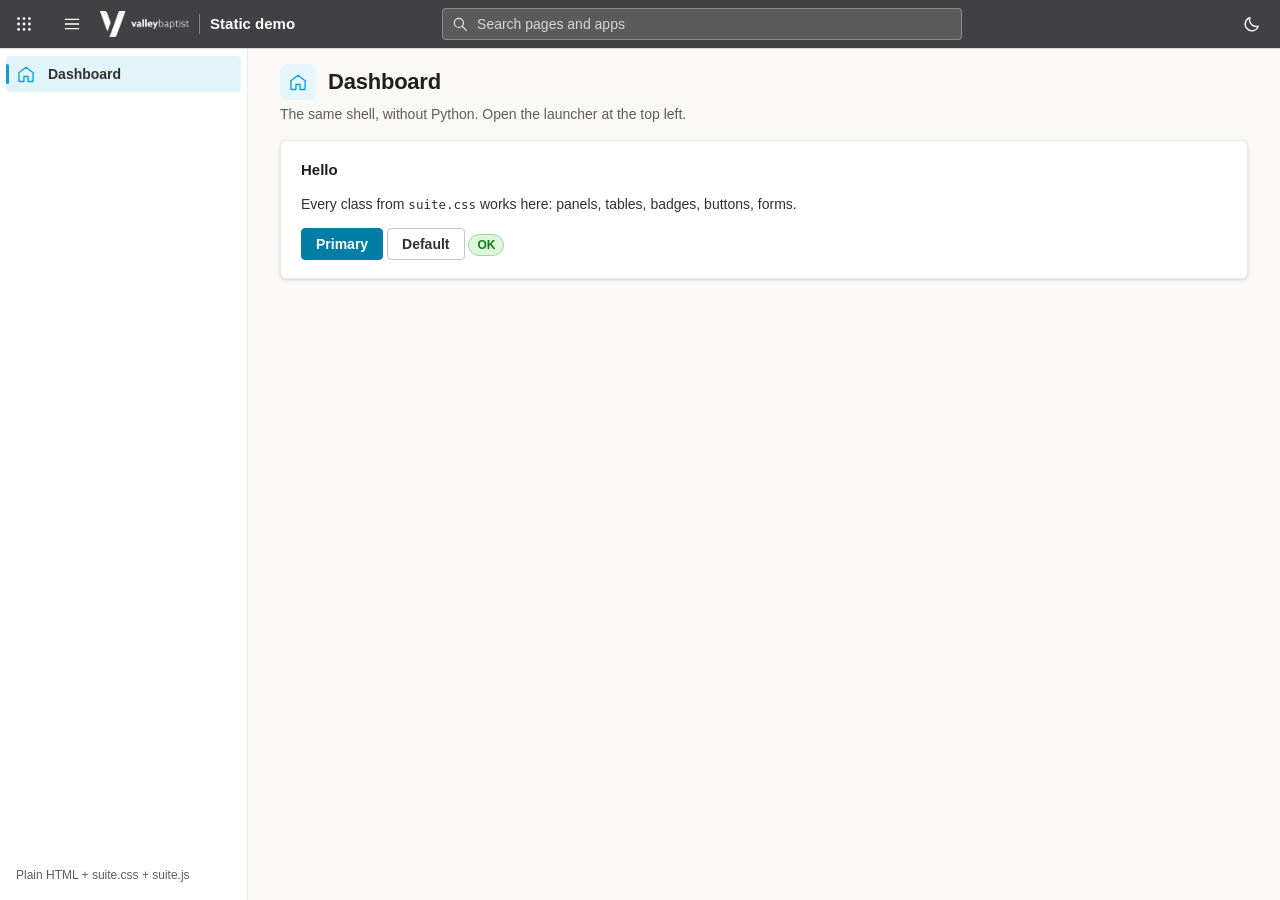
==== examples/static-html/index.html @ eaefae4c "Suite-UI 0.1.0: shared Fluent / Microsoft 365 shell extracted from EntraNAC Shared CSS, behaviour sc" ====
<!doctype html>
<!-- Suite-UI with no framework at all. Serve the repository root, e.g.  python -m http.server 8000
     and open http://localhost:8000/examples/static-html/
     In your own app, point the three paths below at wherever you put the files from the release zip (or the CDN). -->
<html lang="en" data-palette="valley-baptist" data-suite-app="static-demo"
      data-suite-static="../../src/suite_ui/static/suite" data-suite-apps="../../src/suite_ui/registry/apps.json">
<head>
<meta charset="utf-8"><meta name="viewport" content="width=device-width, initial-scale=1">
<title>Static demo · Suite-UI</title>
<link rel="stylesheet" href="../../src/suite_ui/static/suite/suite.css">
<script src="../../src/suite_ui/static/suite/suite.js"></script>
</head>
<body>
<header class="topbar">
  <button class="tb-btn tb-waffle" type="button" data-launcher aria-label="App launcher"><svg class="ic"><use href="../../src/suite_ui/static/suite/icons.svg#i-waffle"/></svg></button>
  <button class="tb-btn" type="button" data-nav-toggle aria-label="Menu"><svg class="ic"><use href="../../src/suite_ui/static/suite/icons.svg#i-menu"/></svg></button>
  <a class="tb-brand" href="./"><img src="../../src/suite_ui/static/suite/brand/logo-horizontal-white.png" alt="Valley Baptist"><span class="sep"></span><span class="app">Static demo</span></a>
  <div class="tb-search"><input type="search" id="tb-search" placeholder="Search pages and apps"><svg class="ic"><use href="../../src/suite_ui/static/suite/icons.svg#i-search"/></svg><div class="search-results" id="tb-results"></div></div>
  <div class="tb-right">
    <button class="tb-btn" type="button" data-theme-toggle aria-label="Light / dark"><svg class="ic theme-ic-dark"><use href="../../src/suite_ui/static/suite/icons.svg#i-moon"/></svg><svg class="ic theme-ic-light"><use href="../../src/suite_ui/static/suite/icons.svg#i-sun"/></svg></button>
  </div>
</header>
<div class="shell">
  <nav class="nav" aria-label="Main menu">
    <section class="nav-sec has-active" data-sec="home"><div class="nav-items">
      <a href="./" class="active" data-group="Home" data-icon="home"><svg class="ic"><use href="../../src/suite_ui/static/suite/icons.svg#i-home"/></svg><span class="label">Dashboard</span></a>
    </div></section>
    <div class="foot">Plain HTML + suite.css + suite.js</div>
  </nav>
  <main data-icon="home">
    <div class="top"><div><h1>Dashboard</h1><p class="sub">The same shell, without Python. Open the launcher at the top left.</p></div></div>
    <div class="panel"><h2>Hello</h2><p>Every class from <code>suite.css</code> works here: panels, tables, badges, buttons, forms.</p>
      <button class="btn primary">Primary</button> <button class="btn">Default</button> <span class="badge ok">OK</span></div>
  </main>
</div>
</body>
</html>
---- src/suite_ui/static/suite/suite.css ----
/* Suite-UI - shared Fluent / Microsoft 365-style interface for Sevans Technology apps.
   Extracted from EntraNAC. Admin pages: portal layout (top bar with app launcher, left navigation, breadcrumb, cards).
   User pages (sign-in, self-service): light suite layout with rounded cards.
   Colour palettes come from <html data-palette="..." style="--p-...">. Light / dark: <html data-theme="light|dark"> (suite.js). */

:root {
  /* palette defaults = Valley Baptist (overridden by the inline --p-* variables) */
  --p-accent: #00a3d6; --p-btn: #007ea6; --p-btn-hover: #006f92; --p-top: #414042;
  --p-btn-dark: #00a3d6; --p-ink-dark: #0b1a20; --p-btn-dark-hover: #1aaedb; --p-accent2: #f7cf46;
  --font: "Segoe UI Variable Text", "Segoe UI", -apple-system, BlinkMacSystemFont, Roboto, "Helvetica Neue", sans-serif;
  --mono: "Cascadia Mono", ui-monospace, SFMono-Regular, Menlo, Consolas, monospace;
  --radius: 6px; --radius-lg: 10px;
  --topbar-h: 48px; --nav-w: 248px; --nav-w-min: 52px;
}
:root, [data-theme="light"] {
  color-scheme: light;
  --bg: #faf9f8; --panel: #ffffff; --panel-2: #f5f5f5; --ink: #323130; --ink-strong: #201f1e; --muted: #605e5c;
  --line: #edebe9; --line-strong: #c8c6c4; --hover: #f3f2f1; --selected: color-mix(in srgb, var(--p-accent) 12%, #ffffff);
  --nav: #ffffff; --nav-ink: #323130; --nav-muted: #605e5c;
  --accent: var(--p-accent); --link: var(--p-btn); --btn: var(--p-btn); --btn-hover: var(--p-btn-hover); --btn-ink: #ffffff;
  --top: var(--p-top); --top-ink: #ffffff; --top-hover: rgba(255, 255, 255, .14);
  --focus: color-mix(in srgb, var(--p-accent) 45%, transparent);
  --ok: #107c10; --ok-bg: #dff6dd; --ok-line: #9fd89f;
  --bad: #a4262c; --bad-bg: #fde7e9; --bad-line: #f1bbbc;
  --warn: #7a5600; --warn-bg: #fff4ce; --warn-line: #f2cf64;
  --info: var(--p-btn); --info-bg: color-mix(in srgb, var(--p-accent) 10%, #ffffff);
  --code-bg: #1e1e1e; --code-ink: #e8e8e8; --inline-code: #f3f2f1;
  --shadow: 0 1.6px 3.6px rgba(0, 0, 0, .11), 0 .3px .9px rgba(0, 0, 0, .09);
  --shadow-lg: 0 6.4px 14.4px rgba(0, 0, 0, .13), 0 1.2px 3.6px rgba(0, 0, 0, .11);
  --portal-glow: radial-gradient(1100px 420px at 15% -10%, color-mix(in srgb, var(--p-accent) 22%, transparent), transparent 65%),
                 radial-gradient(900px 380px at 95% -20%, color-mix(in srgb, var(--p-accent2) 22%, transparent), transparent 60%);
}
[data-theme="dark"] {
  color-scheme: dark;
  --bg: #1b1a19; --panel: #252423; --panel-2: #2d2c2b; --ink: #f3f2f1; --ink-strong: #ffffff; --muted: #b3b0ad;
  --line: #3b3a39; --line-strong: #605e5c; --hover: #323130; --selected: color-mix(in srgb, var(--p-btn-dark) 18%, #252423);
  --nav: #201f1e; --nav-ink: #f3f2f1; --nav-muted: #a19f9d;
  --accent: var(--p-btn-dark); --link: var(--p-btn-dark); --btn: var(--p-btn-dark); --btn-hover: var(--p-btn-dark-hover); --btn-ink: var(--p-ink-dark);
  --top: color-mix(in srgb, var(--p-top) 55%, #0e0e0e); --top-ink: #ffffff;
  --focus: color-mix(in srgb, var(--p-btn-dark) 55%, transparent);
  --ok: #92c353; --ok-bg: #1d2e12; --ok-line: #3b5c22;
  --bad: #f1707b; --bad-bg: #3b1416; --bad-line: #6e2a2e;
  --warn: #f8d22a; --warn-bg: #3a3011; --warn-line: #75611c;
  --info: var(--p-btn-dark); --info-bg: color-mix(in srgb, var(--p-btn-dark) 14%, #252423);
  --code-bg: #111111; --code-ink: #e8e8e8; --inline-code: #323130;
  --shadow: 0 1.6px 3.6px rgba(0, 0, 0, .35), 0 .3px .9px rgba(0, 0, 0, .3);
  --shadow-lg: 0 6.4px 14.4px rgba(0, 0, 0, .45), 0 1.2px 3.6px rgba(0, 0, 0, .35);
  --portal-glow: radial-gradient(1100px 420px at 15% -10%, color-mix(in srgb, var(--p-btn-dark) 16%, transparent), transparent 65%),
                 radial-gradient(900px 380px at 95% -20%, color-mix(in srgb, var(--p-accent2) 12%, transparent), transparent 60%);
}

* { box-sizing: border-box; }
html, body { margin: 0; }
body { font: 14px/1.43 var(--font); color: var(--ink); background: var(--bg); -webkit-font-smoothing: antialiased; }
a { color: var(--link); text-decoration: none; }
a:hover { text-decoration: underline; }
code, .mono { font-family: var(--mono); font-size: 12.5px; }
h1, h2, h3, strong { color: var(--ink-strong); }
h1 { font-size: 22px; font-weight: 600; margin: 0; letter-spacing: -.01em; }
h2 { font-size: 15px; font-weight: 600; margin: 0 0 12px; }
.ic { width: 20px; height: 20px; flex: none; display: inline-block; vertical-align: middle; }
.ic.sm { width: 16px; height: 16px; }
:focus-visible { outline: 2px solid var(--accent); outline-offset: 1px; }

/* ============================================================== admin shell: top bar */
.topbar { position: sticky; top: 0; z-index: 30; height: var(--topbar-h); background: var(--top); color: var(--top-ink);
          display: flex; align-items: center; gap: 4px; padding: 0 8px; box-shadow: 0 1px 0 rgba(0, 0, 0, .15); }
.topbar a, .topbar button { color: var(--top-ink); }
.tb-btn { background: transparent; border: 0; height: 40px; min-width: 40px; padding: 0 10px; border-radius: 4px; cursor: pointer;
          display: inline-flex; align-items: center; justify-content: center; gap: 6px; font: inherit; position: relative; }
.tb-btn:hover { background: var(--top-hover); text-decoration: none; }
.tb-brand { display: flex; align-items: center; gap: 10px; padding: 0 10px 0 4px; height: 40px; border-radius: 4px; white-space: nowrap; }
.tb-brand:hover { background: var(--top-hover); text-decoration: none; }
.tb-brand img { height: 26px; width: auto; max-width: 140px; display: block; }
.tb-brand .prod { font-weight: 600; font-size: 15px; }
.tb-brand .sep { width: 1px; height: 20px; background: rgba(255, 255, 255, .35); }
.tb-search { flex: 1; max-width: 520px; margin: 0 auto; position: relative; }
.topbar .tb-search input { width: 100%; height: 32px; border-radius: 4px; border: 1px solid rgba(255, 255, 255, .3); background: rgba(255, 255, 255, .14);
                   color: var(--top-ink); padding: 0 12px 0 34px; font: inherit; }
.topbar .tb-search input::placeholder { color: rgba(255, 255, 255, .75); }
.topbar .tb-search input:focus { background: var(--panel); color: var(--ink); outline: none; border-color: transparent; }
.topbar .tb-search input:focus::placeholder { color: var(--muted); }
.tb-search .ic { position: absolute; left: 9px; top: 7px; width: 18px; height: 18px; pointer-events: none; opacity: .85; }
.tb-search input:focus + .ic, .tb-search:focus-within .ic { color: var(--muted); }
.tb-right { display: flex; align-items: center; gap: 2px; margin-left: auto; }
.tb-pill { font-size: 12px; padding: 2px 10px; border-radius: 99px; background: rgba(255, 255, 255, .16); white-space: nowrap; }
.tb-pill.standby { background: var(--p-accent2); color: #201f1e; font-weight: 600; }
.tb-count { position: absolute; top: 5px; right: 4px; min-width: 16px; height: 16px; border-radius: 8px; padding: 0 4px;
            background: var(--p-accent2); color: #201f1e; font-size: 10.5px; font-weight: 700; line-height: 16px; text-align: center; }
.avatar { width: 30px; height: 30px; border-radius: 50%; background: var(--p-accent2); color: #201f1e; display: inline-flex;
          align-items: center; justify-content: center; font-weight: 700; font-size: 12px; letter-spacing: .02em; }
.menu-wrap { position: relative; }
.menu { position: absolute; right: 0; top: calc(100% + 6px); min-width: 260px; background: var(--panel); color: var(--ink); border-radius: 8px;
        box-shadow: var(--shadow-lg); border: 1px solid var(--line); padding: 6px; z-index: 50; display: none; }
.menu.open { display: block; }
.menu a, .menu .item { display: flex; align-items: center; gap: 10px; padding: 8px 10px; border-radius: 4px; color: var(--ink); }
.menu a:hover { background: var(--hover); text-decoration: none; }
.menu .head { padding: 10px; border-bottom: 1px solid var(--line); margin-bottom: 4px; }
.menu .head strong { display: block; }
.menu .sec { font-size: 11.5px; color: var(--muted); padding: 8px 10px 4px; }
.search-results { position: absolute; left: 0; right: 0; top: calc(100% + 4px); background: var(--panel); color: var(--ink); border-radius: 8px;
                  box-shadow: var(--shadow-lg); border: 1px solid var(--line); padding: 6px; display: none; max-height: 70vh; overflow-y: auto; }
.search-results.open { display: block; }
.search-results a { display: flex; align-items: center; gap: 10px; padding: 7px 10px; border-radius: 4px; color: var(--ink); }
.search-results a.sel, .search-results a:hover { background: var(--hover); text-decoration: none; }
.search-results .where { margin-left: auto; color: var(--muted); font-size: 12px; }

/* ============================================================== admin shell: navigation */
.shell { display: grid; grid-template-columns: var(--nav-w) minmax(0, 1fr); min-height: calc(100vh - var(--topbar-h)); }
.nav { background: var(--nav); border-right: 1px solid var(--line); position: sticky; top: var(--topbar-h); height: calc(100vh - var(--topbar-h));
       overflow-y: auto; padding: 8px 6px 16px; display: flex; flex-direction: column; }
.nav > * { flex-shrink: 0; }
.nav .grp { font: inherit; font-size: 12px; font-weight: 600; color: var(--nav-muted); padding: 0 10px 0 12px; margin-top: 6px; height: 30px;
            white-space: nowrap; width: 100%; display: flex; align-items: center; gap: 6px; background: transparent; border: 0; border-radius: 4px; cursor: pointer; text-align: left; }
.nav .grp:hover { background: var(--hover); color: var(--nav-ink); }
.nav .grp .chev { width: 16px; height: 16px; margin-left: auto; transition: transform .15s; }
.nav .grp .grp-count { margin-left: 0; }
.nav-sec.closed .grp .chev { transform: rotate(-90deg); }
.nav-sec.closed .nav-items { display: none; }
.nav-sec:not(.closed) .grp .grp-count { display: none; }
.nav-tools { display: flex; justify-content: flex-end; gap: 2px; padding: 0 4px 2px; }
.nav-tools button { font: inherit; font-size: 11.5px; color: var(--nav-muted); background: transparent; border: 0; padding: 2px 6px; border-radius: 4px; cursor: pointer; }
.nav-tools button:hover { background: var(--hover); color: var(--nav-ink); }
.nav a { display: flex; align-items: center; gap: 12px; color: var(--nav-ink); padding: 0 10px; height: 36px; border-radius: 4px;
         position: relative; white-space: nowrap; }
.nav a .ic { color: var(--accent); }
.nav a:hover { background: var(--hover); text-decoration: none; }
.nav a.active { background: var(--selected); font-weight: 600; }
.nav a.active::before { content: ""; position: absolute; left: 0; top: 8px; bottom: 8px; width: 3px; border-radius: 2px; background: var(--accent); }
.nav .label { overflow: hidden; text-overflow: ellipsis; }
.nav-count { display: inline-block; min-width: 18px; padding: 0 6px; border-radius: 9px; background: var(--p-accent2); color: #201f1e;
             font-size: 11px; font-weight: 700; text-align: center; margin-left: auto; line-height: 18px; }
.nav .foot { margin-top: auto; padding: 12px 10px 0; font-size: 12px; color: var(--nav-muted); }
html.nav-min .shell { grid-template-columns: var(--nav-w-min) minmax(0, 1fr); }
html.nav-min .nav .grp { height: 1px; padding: 0; margin: 8px 8px 6px; border-top: 1px solid var(--line); border-radius: 0; pointer-events: none; }
html.nav-min .nav .grp > * , html.nav-min .nav-tools { display: none; }
html.nav-min .nav-sec.closed .nav-items { display: block; }
html.nav-min .nav .label, html.nav-min .nav .foot { display: none; }
html.nav-min .nav a { justify-content: center; padding: 0; }
html.nav-min .nav .nav-count { position: absolute; top: 2px; right: 2px; min-width: 14px; padding: 0 3px; font-size: 9.5px; line-height: 14px; }

main { padding: 16px 32px 56px; min-width: 0; }
.crumbs { display: flex; align-items: center; gap: 4px; font-size: 13px; color: var(--muted); margin: 2px 0 10px; flex-wrap: wrap; }
.crumbs a { color: var(--link); }
.crumbs .ic { width: 14px; height: 14px; opacity: .6; }
.page-icon { display: inline-flex; width: 36px; height: 36px; border-radius: 8px; align-items: center; justify-content: center;
             background: var(--info-bg); color: var(--accent); margin-right: 12px; flex: none; }
.page-title { display: flex; align-items: center; }

/* page header and command bar */
.top { display: flex; align-items: flex-start; justify-content: space-between; gap: 16px; margin-bottom: 16px; flex-wrap: wrap; }
.sub { color: var(--muted); margin: 4px 0 0; max-width: 980px; }
.actions { display: flex; gap: 6px; align-items: center; flex-wrap: wrap; }
.top .actions { background: var(--panel); border: 1px solid var(--line); border-radius: var(--radius); padding: 4px; box-shadow: var(--shadow); }
.top .actions .btn:not(.primary):not(.danger) { border-color: transparent; background: transparent; }
.top .actions .btn:not(.primary):not(.danger):hover { background: var(--hover); }
.toolbar { display: flex; gap: 8px; align-items: center; flex-wrap: wrap; padding: 12px 16px; border-bottom: 1px solid var(--line); }
.toolbar input[type=search], .toolbar input[type=text] { width: 260px; }
.toolbar select { width: auto; }

/* cards */
.panel { background: var(--panel); border: 1px solid var(--line); border-radius: var(--radius); padding: 18px 20px; margin-bottom: 16px; box-shadow: var(--shadow); }
.panel.flush { padding: 0; overflow: hidden; }
.panel.flush > h2 { padding: 16px 20px 0; }
.panel.attention { border: 1px solid var(--warn-line); box-shadow: inset 4px 0 0 var(--warn-line), var(--shadow); }
.grid { display: grid; gap: 16px; }
.g2 { grid-template-columns: repeat(2, minmax(0, 1fr)); }
.g3 { grid-template-columns: repeat(3, minmax(0, 1fr)); }
.g4 { grid-template-columns: repeat(4, minmax(0, 1fr)); }
@media (max-width: 1150px) { .g3, .g4 { grid-template-columns: repeat(2, minmax(0, 1fr)); } }
.stat { background: var(--panel); border: 1px solid var(--line); border-radius: var(--radius); padding: 14px 16px; box-shadow: var(--shadow); position: relative; overflow: hidden; }
.stat::before { content: ""; position: absolute; left: 0; top: 0; bottom: 0; width: 3px; background: var(--accent); }
.stat .n { font-size: 28px; font-weight: 600; color: var(--ink-strong); line-height: 1.2; }
.stat .l { color: var(--muted); font-size: 12.5px; }
.stat a { color: inherit; }

/* tables */
table { width: 100%; border-collapse: collapse; }
th, td { text-align: left; padding: 9px 14px; border-bottom: 1px solid var(--line); vertical-align: top; }
th { font-size: 12.5px; color: var(--muted); font-weight: 600; background: var(--panel); border-bottom: 1px solid var(--line-strong); }
tr:last-child td { border-bottom: 0; }
tbody tr:hover { background: var(--hover); }
.table-wrap { overflow-x: auto; }

/* badges and text */
.badge { display: inline-flex; align-items: center; gap: 4px; font-size: 12px; font-weight: 600; padding: 1px 8px; border-radius: 99px;
         background: var(--panel-2); color: var(--muted); border: 1px solid var(--line); white-space: nowrap; line-height: 18px; }
.badge.ok { background: var(--ok-bg); color: var(--ok); border-color: var(--ok-line); }
.badge.bad { background: var(--bad-bg); color: var(--bad); border-color: var(--bad-line); }
.badge.warn { background: var(--warn-bg); color: var(--warn); border-color: var(--warn-line); }
.badge.info { background: var(--info-bg); color: var(--info); border-color: transparent; }
.muted { color: var(--muted); }
.small { font-size: 12.5px; }
.right { text-align: right; }
.nowrap { white-space: nowrap; }

/* forms */
form.inline { display: inline; }
label { display: block; font-size: 13px; font-weight: 600; color: var(--ink); margin-bottom: 4px; }
input[type=text], input[type=password], input[type=number], input[type=datetime-local], input[type=search], input[type=email],
input[type=url], input[type=file], select, textarea {
  width: 100%; min-height: 32px; padding: 5px 10px; border: 1px solid var(--line-strong); border-bottom-color: var(--muted); border-radius: 4px;
  font: inherit; background: var(--panel); color: var(--ink);
}
input:hover, select:hover, textarea:hover { border-color: var(--muted); }
input:focus, select:focus, textarea:focus { outline: none; border-color: var(--line-strong); box-shadow: inset 0 -2px 0 var(--accent); }
input[type=color] { width: 44px; height: 32px; padding: 2px; border: 1px solid var(--line-strong); border-radius: 4px; background: var(--panel); }
.fields { display: grid; grid-template-columns: repeat(auto-fill, minmax(220px, 1fr)); gap: 14px 18px; }
.fields .wide { grid-column: 1 / -1; }
.check { display: flex; align-items: center; gap: 8px; font-weight: 400; }
.check input { width: auto; margin: 0; accent-color: var(--accent); }
.hint { font-size: 12px; color: var(--muted); font-weight: 400; margin-top: 4px; }
.btn { display: inline-flex; align-items: center; gap: 6px; min-height: 32px; padding: 5px 14px; border-radius: 4px; border: 1px solid var(--line-strong);
       background: var(--panel); color: var(--ink); font: inherit; font-weight: 600; cursor: pointer; white-space: nowrap; }
.btn:hover { background: var(--hover); text-decoration: none; }
.btn.primary { background: var(--btn); color: var(--btn-ink); border-color: var(--btn); }
.btn.primary:hover { background: var(--btn-hover); border-color: var(--btn-hover); }
.btn.danger { color: var(--bad); border-color: var(--bad-line); }
.btn.danger:hover { background: var(--bad-bg); }
.btn.sm { min-height: 26px; padding: 2px 10px; font-size: 12.5px; }
.btn[disabled] { opacity: .5; cursor: not-allowed; }

/* messages */
.flash { padding: 10px 14px 10px 40px; border-radius: 4px; margin-bottom: 14px; border: 1px solid; position: relative; }
.flash::before { position: absolute; left: 14px; top: 9px; font-weight: 700; }
.flash.ok { background: var(--ok-bg); border-color: var(--ok-line); color: var(--ink); } .flash.ok::before { content: "\2713"; color: var(--ok); }
.flash.warn { background: var(--warn-bg); border-color: var(--warn-line); color: var(--ink); } .flash.warn::before { content: "!"; color: var(--warn); }
.flash.error { background: var(--bad-bg); border-color: var(--bad-line); color: var(--ink); } .flash.error::before { content: "\00d7"; color: var(--bad); font-size: 17px; top: 6px; }
.banner { background: var(--warn-bg); border: 1px solid var(--warn-line); color: var(--ink); padding: 10px 14px; border-radius: 4px; margin-bottom: 16px; }
pre.snippet { background: var(--code-bg); color: var(--code-ink); padding: 14px 16px; border-radius: var(--radius); overflow-x: auto; font: 12.5px/1.5 var(--mono); white-space: pre; }

/* dashboard chart */
.bars { display: flex; align-items: flex-end; gap: 3px; height: 120px; padding-top: 6px; }
.bars .b { flex: 1; display: flex; flex-direction: column-reverse; min-width: 4px; height: 100%; }
.bars .a { background: var(--accent); border-radius: 2px 2px 0 0; }
.bars .r { background: #e8796f; border-radius: 2px 2px 0 0; }
.bar-axis { display: flex; justify-content: space-between; color: var(--muted); font-size: 11px; margin-top: 6px; }
.legend { display: flex; gap: 14px; font-size: 12px; color: var(--muted); }
.legend i { display: inline-block; width: 10px; height: 10px; border-radius: 2px; margin-right: 5px; vertical-align: -1px; }
.legend i.a { background: var(--accent); } .legend i.r { background: #e8796f; }

/* collapsible boxes, key/value */
details.box { border: 1px solid var(--line); border-radius: var(--radius); background: var(--panel); margin-bottom: 16px; box-shadow: var(--shadow); }
details.box > summary { cursor: pointer; padding: 14px 20px; font-weight: 600; list-style: none; color: var(--ink-strong); }
details.box > summary::-webkit-details-marker { display: none; }
details.box > summary::before { content: "\203A"; display: inline-block; width: 18px; color: var(--accent); font-size: 18px; transition: transform .15s; }
details.box[open] > summary::before { transform: rotate(90deg); }
details.box > .body { padding: 0 20px 18px; }
.kv { display: grid; grid-template-columns: 170px 1fr; gap: 6px 14px; }
.kv dt { color: var(--muted); }
.kv dd { margin: 0; }
.empty { padding: 28px; text-align: center; color: var(--muted); }
.result { font-size: 18px; font-weight: 600; }
td.mono { white-space: nowrap; }
td.bad { color: var(--bad); }

/* wizard */
.wiz-steps { display: flex; gap: 6px; list-style: none; padding: 0; margin: 0 0 16px; flex-wrap: wrap; }
.wiz-steps li { padding: 5px 12px; border-radius: 16px; background: var(--panel); border: 1px solid var(--line); color: var(--muted); font-size: 13px; }
.wiz-steps li.now { background: var(--btn); border-color: var(--btn); color: var(--btn-ink); font-weight: 600; }
.wiz-steps li.done { background: var(--ok-bg); border-color: var(--ok-line); } .wiz-steps li.done a { color: var(--ok); text-decoration: none; }
.hint-box { background: var(--info-bg); border-left: 3px solid var(--accent); padding: 10px 12px; border-radius: 4px; font-size: 13.5px; margin: 0 0 14px; }

/* help */
.page-help { background: var(--info-bg); border: 1px solid var(--line); border-radius: var(--radius); padding: 8px 12px; margin: 0 0 16px; font-size: 13.5px; }
.page-help summary { cursor: pointer; font-weight: 600; color: var(--ink-strong); list-style: none; display: flex; align-items: center; gap: 6px; }
.page-help summary::-webkit-details-marker { display: none; }
.page-help .q { color: var(--accent); }
.page-help div { margin-top: 6px; color: var(--ink); }
.help-body h2 { margin-top: 22px; } .help-body table { margin: 10px 0; } .help-body code { background: var(--inline-code); padding: 1px 4px; border-radius: 3px; }
.help-body pre { background: var(--code-bg); color: var(--code-ink); padding: 12px; border-radius: var(--radius); overflow-x: auto; } .help-body pre code { background: none; color: inherit; }
.help-list { margin: 0; padding-left: 18px; line-height: 1.9; }
.checklist { list-style: none; padding: 0; margin: 0; } .checklist li { padding: 7px 0; border-bottom: 1px solid var(--line); display: flex; gap: 10px; align-items: center; }
.checklist .tick { width: 20px; height: 20px; border-radius: 50%; border: 2px solid var(--line-strong); display: inline-flex; align-items: center; justify-content: center; font-size: 12px; flex: none; }
.checklist .done .tick { background: var(--ok); border-color: var(--ok); color: var(--panel); } .checklist .done a.t { color: var(--muted); text-decoration: line-through; }

/* tabs (pivot) */
.tabs { display: flex; gap: 2px; flex-wrap: wrap; border-bottom: 1px solid var(--line); margin-bottom: 16px; }
.tabs a { padding: 8px 12px 10px; color: var(--ink); font-weight: 400; position: relative; border-radius: 4px 4px 0 0; }
.tabs a:hover { background: var(--hover); text-decoration: none; }
.tabs a.on { font-weight: 600; color: var(--ink-strong); }
.tabs a.on::after { content: ""; position: absolute; left: 12px; right: 12px; bottom: -1px; height: 3px; border-radius: 2px; background: var(--accent); }
.script-head { display: flex; justify-content: space-between; align-items: center; gap: 10px; flex-wrap: wrap; margin: 18px 0 8px; }
.script-head h3 { margin: 0; font-size: 14px; }
ol.steps { padding-left: 20px; } ol.steps li { margin-bottom: 8px; }
ol.steps li code { background: var(--inline-code); padding: 1px 4px; border-radius: 3px; }

/* approvals / devices */
pre.diff { background: var(--code-bg); color: var(--code-ink); padding: 14px 16px; border-radius: var(--radius); overflow-x: auto; font: 12.5px/1.5 var(--mono); white-space: pre; max-height: 60vh; overflow-y: auto; }
pre.diff .add { color: #7ee2a8; } pre.diff .del { color: #ff9b91; } pre.diff .same { color: #9a9a9e; }
.status-pending { background: var(--warn-bg); color: var(--warn); border-color: var(--warn-line); }
.fp { font-family: var(--mono); font-size: 12.5px; word-break: break-all; }
pre.pem { white-space: pre-wrap; word-break: break-all; font-size: 11px; max-height: 220px; overflow: auto; }

/* branding page */
.brand-previews { display: grid; grid-template-columns: 1fr 1fr; gap: 10px; margin: 8px 0 12px; }
.brand-prev { border: 1px solid var(--line); border-radius: var(--radius); padding: 16px; min-height: 86px; display: flex; align-items: center; justify-content: center; }
.brand-prev.light { background: #fff; } .brand-prev.dark { background: var(--p-top); }
.brand-prev img { max-width: 100%; max-height: 64px; }
.brand-prev.fav img { width: 32px; height: 32px; }
.palettes { display: grid; grid-template-columns: repeat(auto-fill, minmax(170px, 1fr)); gap: 10px; }
.palettes label { border: 1px solid var(--line-strong); border-radius: 8px; padding: 0; cursor: pointer; overflow: hidden; font-weight: 600; background: var(--panel); margin: 0; }
.palettes label:has(input:checked) { border-color: var(--accent); box-shadow: 0 0 0 2px var(--accent); }
.palettes input { position: absolute; opacity: 0; pointer-events: none; }
.palettes .sw { display: flex; height: 44px; }
.palettes .sw span { flex: 1; }
.palettes .sw span:first-child { flex: 2; }
.palettes .nm { padding: 8px 10px; display: flex; justify-content: space-between; align-items: center; }

/* ============================================================== user pages (sign-in, BYOD, guests, registration) */
.suitebar { height: var(--topbar-h); background: var(--top); color: var(--top-ink); display: flex; align-items: center; gap: 12px; padding: 0 16px; }
.suitebar a, .suitebar button { color: var(--top-ink); }
.suitebar img { height: 26px; width: auto; display: block; }
.suitebar .sep { width: 1px; height: 20px; background: rgba(255, 255, 255, .35); }
.suitebar .what { font-weight: 600; font-size: 15px; white-space: nowrap; overflow: hidden; text-overflow: ellipsis; }
.suitebar .right { margin-left: auto; display: flex; align-items: center; gap: 6px; }
.portal-page { min-height: calc(100vh - var(--topbar-h)); background: var(--portal-glow), var(--bg); }
.portal { max-width: 800px; margin: 0 auto; padding: 32px 18px 64px; }
.portal .panel { border-radius: var(--radius-lg); padding: 24px 26px; box-shadow: var(--shadow-lg); border-color: transparent; }
[data-theme="dark"] .portal .panel { border-color: var(--line); }
.portal h2 { font-size: 20px; font-weight: 600; margin-bottom: 8px; }
.portal .sub { font-size: 14.5px; }
.portal .btn { min-height: 36px; padding: 6px 18px; border-radius: 6px; }
.portal input[type=text], .portal input[type=email], .portal input[type=password], .portal select { min-height: 36px; border-radius: 6px; }
.portal-hello { margin: 4px 0 22px; }
.portal-hello h1 { font-size: 28px; font-weight: 600; }
.choice { display: grid; grid-template-columns: repeat(auto-fit, minmax(140px, 1fr)); gap: 8px; }
.choice label { border: 1px solid var(--line-strong); border-radius: 8px; padding: 12px; cursor: pointer; display: flex; gap: 8px; align-items: center; background: var(--panel); font-weight: 400; }
.choice label:has(input:checked) { border-color: var(--accent); box-shadow: 0 0 0 1px var(--accent); background: var(--selected); }
.secret { font-family: var(--mono); font-size: 22px; letter-spacing: 1px; background: var(--panel-2); border: 1px solid var(--line); padding: 10px 14px; border-radius: 8px; display: inline-block; color: var(--ink-strong); }

/* sign-in */
.login-wrap { min-height: 100vh; display: grid; place-items: center; padding: 20px; background: var(--portal-glow), var(--bg); }
.login { width: 440px; max-width: 100%; background: var(--panel); border-radius: var(--radius-lg); padding: 40px 44px 32px; box-shadow: var(--shadow-lg); }
[data-theme="dark"] .login { border: 1px solid var(--line); }
.login .logo { display: block; width: auto; max-width: min(200px, 100%); max-height: 64px; height: auto; margin: 0 0 24px; }
.login h1 { font-size: 24px; margin-bottom: 4px; }
.login .btn { min-height: 36px; border-radius: 6px; }
.or { display: flex; align-items: center; gap: 12px; color: var(--muted); margin: 18px 0; font-size: 12.5px; }
.or::before, .or::after { content: ""; flex: 1; height: 1px; background: var(--line); }
[data-theme="light"] .logo-on-dark, [data-theme="dark"] .logo-on-light { display: none !important; }
html:not([data-theme]) .logo-on-dark { display: none !important; }

/* theme switch (segmented) */
.theme-switch { display: inline-flex; border: 1px solid var(--line-strong); border-radius: 6px; overflow: hidden; }
.theme-switch button { background: transparent; color: var(--ink); border: 0; padding: 5px 12px; font: inherit; font-size: 12.5px; cursor: pointer; display: inline-flex; gap: 6px; align-items: center; }
.theme-switch button + button { border-left: 1px solid var(--line-strong); }
.theme-switch button[aria-pressed="true"] { background: var(--btn); color: var(--btn-ink); font-weight: 600; }
.suitebar .theme-switch { border-color: rgba(255, 255, 255, .35); }
.suitebar .theme-switch button { color: var(--top-ink); }
.suitebar .theme-switch button + button { border-left-color: rgba(255, 255, 255, .35); }
.suitebar .theme-switch button[aria-pressed="true"] { background: rgba(255, 255, 255, .22); color: var(--top-ink); }

/* small screens: navigation becomes a drawer */
@media (max-width: 860px) {
  .shell, html.nav-min .shell { grid-template-columns: 1fr; }
  .nav { position: fixed; left: 0; top: var(--topbar-h); width: 280px; z-index: 40; transform: translateX(-100%); transition: transform .2s; box-shadow: var(--shadow-lg); }
  html.nav-open .nav { transform: none; }
  html.nav-min .nav .label, html.nav-min .nav .foot { display: initial; }
  html.nav-min .nav .grp { height: 30px; margin: 6px 0 0; padding: 0 10px 0 12px; border-top: 0; pointer-events: auto; }
  html.nav-min .nav .grp > *, html.nav-min .nav-tools { display: flex; }
  html.nav-min .nav a { justify-content: flex-start; padding: 0 10px; }
  .tb-search, .tb-brand .sep, .tb-brand .org, .tb-pill { display: none; }
  main { padding: 14px 16px 40px; }
  .g2, .g3, .g4 { grid-template-columns: 1fr; }
  .login { padding: 28px 22px; }
}
@media print { .topbar, .nav, .suitebar { display: none; } .shell { display: block; } }
[data-theme="dark"] .theme-ic-dark, [data-theme="light"] .theme-ic-light, html:not([data-theme]) .theme-ic-light { display: none; }
.portal .panel > .sub, .portal .panel > p.sub { margin-bottom: 18px; }

/* ---- share links (Copy / E-mail / Teams / QR) ---- */
.share-grid { display: grid; grid-template-columns: repeat(auto-fit, minmax(360px, 1fr)); gap: 12px; }
.share { border: 1px solid var(--line); border-radius: 8px; padding: 12px; background: var(--panel-2); }
.share-head { margin-bottom: 8px; }
.share-row { display: flex; flex-wrap: wrap; gap: 6px; align-items: center; }
.share-row .share-url { flex: 1 1 220px; min-width: 0; font-size: 12.5px; }
.share-row .btn { display: inline-flex; align-items: center; gap: 5px; }
.share-row .btn .ic { width: 16px; height: 16px; }
.share-row .btn.ok { color: var(--ok, #107c10); border-color: currentColor; }
.share-qr { margin-top: 10px; display: flex; align-items: flex-end; gap: 12px; }
.share-qr[hidden] { display: none; }
.share-qr img { background: #fff; border-radius: 6px; border: 1px solid var(--line); padding: 4px; }
@media print { .share-row .btn { display: none; } }

/* ---- integrations overview ---- */
.int-grid { display: grid; grid-template-columns: repeat(auto-fill, minmax(340px, 1fr)); gap: 12px; }
.int-card { display: flex; gap: 14px; align-items: flex-start; background: var(--panel); border: 1px solid var(--line); border-radius: var(--radius-lg);
            padding: 16px; box-shadow: var(--shadow); color: var(--ink); }
.int-card:hover { text-decoration: none; border-color: var(--line-strong); box-shadow: var(--shadow-lg); }
.int-ic { flex: none; width: 40px; height: 40px; border-radius: 8px; display: grid; place-items: center; background: var(--selected); color: var(--accent); }
.int-ic .ic { width: 22px; height: 22px; }
.int-body { flex: 1; min-width: 0; }
.int-name { font-weight: 600; color: var(--ink-strong); margin-bottom: 2px; }
.int-status { margin-top: 8px; font-size: 12.5px; display: flex; align-items: center; gap: 6px; }
.int-card .chev { flex: none; width: 16px; height: 16px; color: var(--muted); margin-top: 12px; }
.dot { width: 8px; height: 8px; border-radius: 50%; background: var(--line-strong); flex: none; }
.dot.ok { background: var(--ok); }
.subtabs { margin-top: -8px; }
.subtabs a { font-size: 13px; padding: 6px 10px 8px; }
/* ---- alerts ---- */
.filters { display: flex; gap: 8px; align-items: center; flex-wrap: wrap; margin-bottom: 12px; }
.filters select { width: auto; }
.filters input[type=search] { width: 240px; }
.checks { display: flex; flex-wrap: wrap; gap: 4px 16px; }
.clip { max-width: 440px; overflow: hidden; text-overflow: ellipsis; white-space: nowrap; }
td.wrap, pre.wrap { white-space: pre-wrap; word-break: break-word; }
.banner.bad { background: var(--bad-bg); border-color: var(--bad-line); }
.banner.ok { background: var(--ok-bg); border-color: var(--ok-line); }
.alert-list { list-style: none; margin: 0; padding: 0; }
.alert-list li { display: flex; gap: 8px; align-items: baseline; padding: 7px 0; border-top: 1px solid var(--line); }
.alert-list li:first-child { border-top: 0; }
.alert-list .t { flex: 1; min-width: 0; overflow: hidden; text-overflow: ellipsis; white-space: nowrap; }
.mini-stats a { display: block; padding: 8px 10px; border: 1px solid var(--line); border-radius: var(--radius); color: inherit; }
.mini-stats a:hover { text-decoration: none; background: var(--hover); }
.mini-stats .n { font-size: 22px; font-weight: 600; color: var(--ink-strong); line-height: 1.2; }
.mini-stats .l { color: var(--muted); font-size: 12px; }

/* ---- quarantine welcome page ---- */
.welcome-hero { text-align: center; }
.welcome-hero h1 { font-size: 26px; margin: 10px 0 8px; }
.welcome-ic { width: 56px; height: 56px; margin: 0 auto; border-radius: 14px; display: grid; place-items: center; background: var(--selected); color: var(--accent); }
.welcome-ic .ic { width: 30px; height: 30px; }
.rich p { margin: 0 0 10px; } .rich ul { margin: 0 0 10px; padding-left: 20px; } .rich li { margin: 3px 0; } .rich h3 { margin: 14px 0 6px; font-size: 15px; }
.welcome-hero .rich { max-width: 560px; margin: 0 auto; color: var(--ink); }
.policy-box { max-height: 300px; overflow: auto; padding: 12px 14px; border: 1px solid var(--line); border-radius: var(--radius); background: var(--panel-2); font-size: 13.5px; }
.check.accept { margin-top: 12px; font-weight: 600; }
.welcome-h { font-size: 16px; margin: 22px 4px 10px; }
.welcome-opts { display: grid; gap: 10px; }
.welcome-opt { display: flex; align-items: center; gap: 14px; padding: 16px 18px; background: var(--panel); border: 1px solid var(--line); border-radius: var(--radius-lg);
               box-shadow: var(--shadow); color: var(--ink); transition: opacity .15s; }
.welcome-opt:hover { text-decoration: none; border-color: var(--accent); }
.welcome-opt > span:nth-child(2) { flex: 1; display: flex; flex-direction: column; gap: 2px; }
.welcome-opt strong { color: var(--ink-strong); font-size: 15px; }
.welcome-opt .chev { width: 18px; height: 18px; color: var(--muted); }
.welcome-opts.locked .welcome-opt { opacity: .5; cursor: not-allowed; }
.welcome-contact { display: flex; gap: 12px; align-items: flex-start; margin-top: 16px; }
.welcome-contact > .ic { width: 22px; height: 22px; color: var(--accent); flex: none; }
ol.steps li { margin: 6px 0; } ol.steps ul { margin: 4px 0; padding-left: 18px; }

/* ============================================================== suite: app launcher ("waffle") and cross-app navigation */
.tb-waffle { width: 48px; height: var(--topbar-h); margin-left: -8px; border-radius: 0; }
.tb-waffle[aria-expanded="true"] { background: var(--top-hover); }
.tb-brand .app { font-weight: 600; font-size: 15px; }
.tb-brand .org { font-size: 13px; opacity: .85; }
.tb-copilot { border: 1px solid rgba(255, 255, 255, .35); border-radius: 99px; height: 32px; padding: 0 12px 0 10px; font-size: 13px; font-weight: 600;
              background: linear-gradient(135deg, rgba(255, 255, 255, .16), rgba(255, 255, 255, .04)); }
.tb-copilot .ic { width: 18px; height: 18px; }
.tb-copilot:hover { background: rgba(255, 255, 255, .22); }

.suite-launcher { position: fixed; z-index: 60; top: var(--topbar-h); left: 0; width: 360px; max-width: 100vw; max-height: calc(100vh - var(--topbar-h));
                  overflow-y: auto; background: var(--panel); color: var(--ink); border-right: 1px solid var(--line); border-bottom: 1px solid var(--line);
                  border-radius: 0 0 var(--radius-lg) 0; box-shadow: var(--shadow-lg); padding: 14px 16px 16px; display: none; }
.suite-launcher.open { display: block; animation: sl-in .14s ease-out; }
@keyframes sl-in { from { opacity: 0; transform: translateX(-12px); } to { opacity: 1; transform: none; } }
.suite-launcher .sl-head { display: flex; align-items: center; justify-content: space-between; margin: 0 0 6px; }
.suite-launcher .sl-head strong { font-size: 15px; }
.suite-launcher .sl-head a { display: inline-flex; align-items: center; gap: 4px; font-size: 13px; font-weight: 600; }
.suite-launcher .sl-head .ic { width: 14px; height: 14px; }
.suite-launcher .sl-sec { font-size: 12px; font-weight: 600; color: var(--muted); margin: 14px 2px 6px; text-transform: none; }
.suite-launcher .sl-grid { display: grid; grid-template-columns: repeat(3, minmax(0, 1fr)); gap: 4px; }
.suite-launcher .sl-app { display: flex; flex-direction: column; align-items: center; gap: 6px; padding: 10px 4px 8px; border-radius: var(--radius);
                          color: var(--ink); text-align: center; font-size: 12.5px; line-height: 1.25; position: relative; }
.suite-launcher .sl-app:hover { background: var(--hover); text-decoration: none; }
.suite-launcher .sl-app.current { background: var(--selected); font-weight: 600; }
.suite-launcher .sl-app .nm { max-width: 100%; overflow: hidden; text-overflow: ellipsis; white-space: nowrap; }
.sl-tile { width: 40px; height: 40px; border-radius: 9px; display: grid; place-items: center; color: #fff; flex: none;
           background: var(--tile, var(--accent)); box-shadow: inset 0 -10px 18px rgba(0, 0, 0, .12); }
.sl-tile .ic { width: 22px; height: 22px; stroke-width: 1.8; }
.sl-tile img { width: 26px; height: 26px; object-fit: contain; }
.suite-launcher .sl-ext { position: absolute; top: 6px; right: 6px; width: 12px; height: 12px; color: var(--muted); opacity: 0; }
.suite-launcher .sl-app:hover .sl-ext { opacity: 1; }
.suite-launcher .sl-list a { display: flex; align-items: center; gap: 12px; padding: 7px 8px; border-radius: var(--radius); color: var(--ink); }
.suite-launcher .sl-list a:hover { background: var(--hover); text-decoration: none; }
.suite-launcher .sl-list .sl-tile { width: 32px; height: 32px; border-radius: 7px; }
.suite-launcher .sl-list .sl-tile .ic { width: 18px; height: 18px; }
.suite-launcher .sl-list .d { display: block; font-size: 12px; color: var(--muted); }
.suite-launcher .sl-empty { color: var(--muted); font-size: 13px; padding: 8px 2px; }
.suite-launcher .sl-foot { border-top: 1px solid var(--line); margin-top: 14px; padding-top: 10px; display: flex; justify-content: space-between; font-size: 12.5px; }

/* app launcher on user (portal) pages */
.suitebar .tb-waffle { margin-left: -16px; }

/* home page "your apps" cards (suite.apps_grid macro) */
.app-cards { display: grid; grid-template-columns: repeat(auto-fill, minmax(240px, 1fr)); gap: 12px; }
.app-card { display: flex; gap: 12px; align-items: center; padding: 14px 16px; background: var(--panel); border: 1px solid var(--line);
            border-radius: var(--radius-lg); box-shadow: var(--shadow); color: var(--ink); }
.app-card:hover { text-decoration: none; border-color: var(--line-strong); box-shadow: var(--shadow-lg); }
.app-card strong { display: block; }
.app-card .d { color: var(--muted); font-size: 12.5px; }

@media (max-width: 860px) { .suite-launcher { width: 100vw; border-radius: 0; } .tb-copilot span { display: none; } .tb-brand .org { display: none; } }
@media print { .suite-launcher { display: none !important; } }
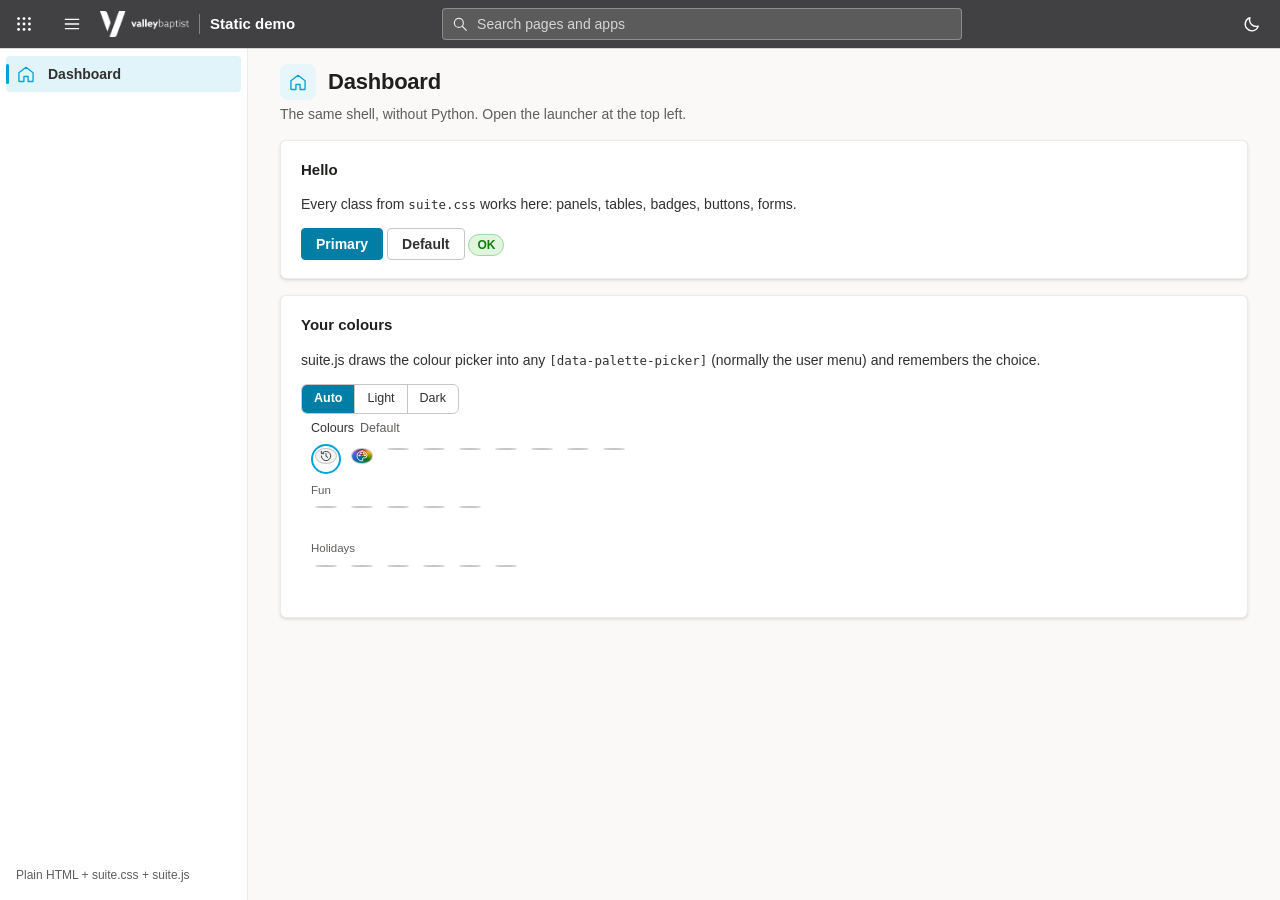
==== commit 786a39f8: "Colour customization: user palette picker, admin default, fun and holiday palettes - User menu (shel" ====
--- a/examples/static-html/index.html
+++ b/examples/static-html/index.html
@@ -31,6 +31,10 @@
     <div class="top"><div><h1>Dashboard</h1><p class="sub">The same shell, without Python. Open the launcher at the top left.</p></div></div>
     <div class="panel"><h2>Hello</h2><p>Every class from <code>suite.css</code> works here: panels, tables, badges, buttons, forms.</p>
       <button class="btn primary">Primary</button> <button class="btn">Default</button> <span class="badge ok">OK</span></div>
+    <div class="panel"><h2>Your colours</h2>
+      <p>suite.js draws the colour picker into any <code>[data-palette-picker]</code> (normally the user menu) and remembers the choice.</p>
+      <div class="theme-switch" role="group" aria-label="Colour theme"><button type="button" data-theme-set="auto">Auto</button><button type="button" data-theme-set="light">Light</button><button type="button" data-theme-set="dark">Dark</button></div>
+      <div class="palette-picker" data-palette-picker role="group" aria-label="Colours"></div></div>
   </main>
 </div>
 </body>
--- a/src/suite_ui/static/suite/suite.css
+++ b/src/suite_ui/static/suite/suite.css
@@ -197,8 +197,8 @@
 /* forms */
 form.inline { display: inline; }
 label { display: block; font-size: 13px; font-weight: 600; color: var(--ink); margin-bottom: 4px; }
-input[type=text], input[type=password], input[type=number], input[type=datetime-local], input[type=search], input[type=email],
-input[type=url], input[type=file], select, textarea {
+input:not([type]), input[type=text], input[type=password], input[type=number], input[type=datetime-local], input[type=search], input[type=email],
+input[type=tel], input[type=date], input[type=time], input[type=url], input[type=file], select, textarea {
   width: 100%; min-height: 32px; padding: 5px 10px; border: 1px solid var(--line-strong); border-bottom-color: var(--muted); border-radius: 4px;
   font: inherit; background: var(--panel); color: var(--ink);
 }
@@ -306,6 +306,7 @@
 .palettes .sw span { flex: 1; }
 .palettes .sw span:first-child { flex: 2; }
 .palettes .nm { padding: 8px 10px; display: flex; justify-content: space-between; align-items: center; }
+.palettes .pal-group { grid-column: 1 / -1; font-size: 12px; color: var(--muted); margin-top: 6px; }
 
 /* ============================================================== user pages (sign-in, BYOD, guests, registration) */
 .suitebar { height: var(--topbar-h); background: var(--top); color: var(--top-ink); display: flex; align-items: center; gap: 12px; padding: 0 16px; }
@@ -350,6 +351,26 @@
 .suitebar .theme-switch button { color: var(--top-ink); }
 .suitebar .theme-switch button + button { border-left-color: rgba(255, 255, 255, .35); }
 .suitebar .theme-switch button[aria-pressed="true"] { background: rgba(255, 255, 255, .22); color: var(--top-ink); }
+/* user colour picker (user menu): swatches drawn by suite.js into [data-palette-picker] */
+.palette-picker { padding: 6px 10px 8px; }
+.palette-picker .pp-label { font-size: 12.5px; margin-bottom: 6px; display: flex; gap: 6px; }
+.palette-picker .pp-swatches { display: flex; flex-wrap: wrap; gap: 6px; }
+.palette-picker .pp-group { font-size: 11.5px; color: var(--muted); margin: 8px 0 4px; }
+.pp-sw { width: 30px; height: 30px; padding: 2px; border-radius: 50%; border: 2px solid transparent; background: transparent; cursor: pointer; display: inline-flex; }
+.pp-sw > span { flex: 1; border-radius: 50%; border: 1px solid var(--line-strong); display: inline-flex; align-items: center; justify-content: center; color: var(--ink); background: var(--panel-2); }
+.pp-sw .ic { width: 14px; height: 14px; }
+.pp-sw:hover > span { transform: scale(1.06); }
+.pp-sw[aria-pressed="true"] { border-color: var(--accent); }
+.pp-sw:focus-visible { outline: 2px solid var(--focus); outline-offset: 1px; }
+.pp-own > span { background: conic-gradient(#c50f1f, #ffb900, #107c10, #038387, #0f6cbd, #7160e8, #c50f1f); color: #fff; }
+.pp-own .ic { filter: drop-shadow(0 0 1px rgba(0, 0, 0, .7)); }
+.palette-picker .pp-custom { display: flex; gap: 14px; margin-top: 8px; font-size: 12.5px; }
+.palette-picker .pp-custom label { display: flex; align-items: center; gap: 6px; margin: 0; }
+.palette-picker input[type="color"] { width: 34px; height: 26px; padding: 0 2px; border: 1px solid var(--line-strong); border-radius: 4px; background: var(--panel); cursor: pointer; }
+.palette-custom { display: flex; flex-wrap: wrap; align-items: center; gap: 10px 24px; margin-top: 14px; }
+.palette-custom label { display: flex; align-items: center; gap: 8px; margin: 0; }
+.palette-custom p { flex-basis: 100%; margin: 0; }
+.palette-custom input[type="color"] { width: 44px; height: 30px; padding: 0 2px; border: 1px solid var(--line-strong); border-radius: 4px; background: var(--panel); cursor: pointer; }
 
 /* small screens: navigation becomes a drawer */
 @media (max-width: 860px) {
@@ -491,3 +512,6 @@
 
 @media (max-width: 860px) { .suite-launcher { width: 100vw; border-radius: 0; } .tb-copilot span { display: none; } .tb-brand .org { display: none; } }
 @media print { .suite-launcher { display: none !important; } }
+
+/* the hidden attribute must win over component display rules (count badges, menus drawn by scripts) */
+[hidden] { display: none !important; }
